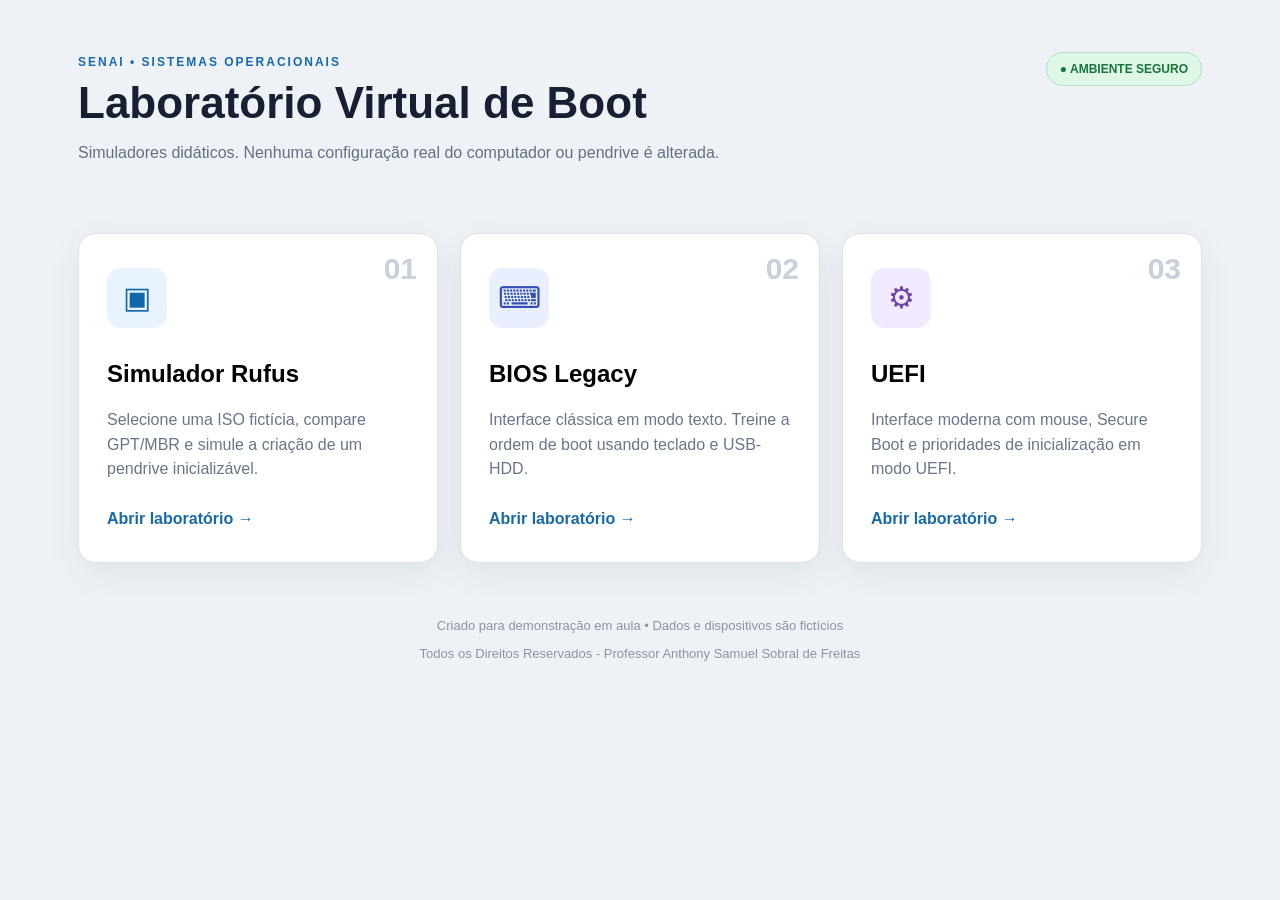
==== index.html @ 146d66c1 "Add files via upload" ====
<!DOCTYPE html>
<html lang="pt-BR">
<head>
<meta charset="UTF-8">
<meta name="viewport" content="width=device-width,initial-scale=1">
<title>Laboratório Virtual — Rufus, BIOS e UEFI</title>
<link rel="stylesheet" href="style.css">
</head>
<body>
<div id="home" class="home">
  <header>
    <div>
      <span class="eyebrow">SENAI • SISTEMAS OPERACIONAIS</span>
      <h1>Laboratório Virtual de Boot</h1>
      <p>Simuladores didáticos. Nenhuma configuração real do computador ou pendrive é alterada.</p>
    </div>
    <span class="safe">● AMBIENTE SEGURO</span>
  </header>

  <main class="cards">
    <button class="lab-card" onclick="openLab('rufus')">
      <span class="num">01</span><span class="icon">▣</span>
      <h2>Simulador Rufus</h2>
      <p>Selecione uma ISO fictícia, compare GPT/MBR e simule a criação de um pendrive inicializável.</p>
      <b>Abrir laboratório →</b>
    </button>
    <button class="lab-card blue" onclick="openLab('bios')">
      <span class="num">02</span><span class="icon">⌨</span>
      <h2>BIOS Legacy</h2>
      <p>Interface clássica em modo texto. Treine a ordem de boot usando teclado e USB-HDD.</p>
      <b>Abrir laboratório →</b>
    </button>
    <button class="lab-card purple" onclick="openLab('uefi')">
      <span class="num">03</span><span class="icon">⚙</span>
      <h2>UEFI</h2>
      <p>Interface moderna com mouse, Secure Boot e prioridades de inicialização em modo UEFI.</p>
      <b>Abrir laboratório →</b>
    </button>
  </main>
  <footer>
    <p>Criado para demonstração em aula • Dados e dispositivos são fictícios</p>
    <p>Todos os Direitos Reservados - Professor Anthony Samuel Sobral de Freitas</p>
  </footer>
</div>

<!-- RUFUS -->
<section id="rufus" class="lab hidden">
  <div class="labtop"><button onclick="goHome()">← Laboratórios</button><strong>Simulador didático do Rufus</strong><span>SIMULAÇÃO</span></div>
  <div class="rufus-window">
    <div class="titlebar"><b>Rufus 4.x — Simulador</b><div>—　□　×</div></div>
    <div class="rufus-body">
      <label>Dispositivo</label>
      <select><option>Kingston DataTraveler 3.0 (E:) [16 GB]</option><option>SanDisk Ultra USB (F:) [32 GB]</option></select>

      <label>Seleção de boot</label>
      <div class="row"><select id="bootSelection"><option>Disco ou imagem ISO (Selecione)</option><option>Não inicializável</option></select><button class="primary" onclick="chooseIso()">SELECIONAR</button></div>
      <div id="isoInfo" class="iso hidden">📀 linuxmint-22.2-cinnamon-64bit.iso <small>Arquivo fictício selecionado</small></div>

      <label>Opção de imagem</label>
      <select><option>Instalação padrão do Windows/Linux</option></select>

      <div class="two">
        <div><label>Esquema de partição</label><select id="partition" onchange="syncTarget()"><option>GPT</option><option>MBR</option></select></div>
        <div><label>Sistema de destino</label><select id="target"><option>UEFI (não CSM)</option><option>BIOS (ou UEFI-CSM)</option></select></div>
      </div>

      <div class="separator"><span>Opções de formatação</span></div>
      <label>Nome do volume</label><input id="volumeLabel" value="LINUX MINT">
      <div class="two">
        <div><label>Sistema de arquivos</label><select id="fs"><option>FAT32 (Padrão)</option><option>NTFS</option></select></div>
        <div><label>Tamanho do cluster</label><select><option>4096 bytes (Padrão)</option><option>8192 bytes</option></select></div>
      </div>

      <details><summary>Mostrar opções avançadas de formatação</summary>
        <label class="check"><input type="checkbox" checked> Formatação rápida</label>
        <label class="check"><input type="checkbox" checked> Criar arquivos estendidos de rótulo e ícone</label>
      </details>

      <div id="statusText" class="status">PRONTO</div>
      <div class="progress"><div id="bar"></div></div>
      <div class="actions"><button onclick="resetRufus()">FECHAR</button><button class="primary" onclick="startRufus()">INICIAR</button></div>
      <p class="disclaimer">⚠ Simulador: nenhum dispositivo real será formatado.</p>
    </div>
  </div>
  <aside class="teacher"><b>💡 Dica:</b><p id="rufusTip">Comece selecionando uma ISO. Depois compare <strong>GPT + UEFI</strong> com <strong>MBR + BIOS/Legacy</strong>.</p></aside>
</section>

<!-- BIOS -->
<section id="bios" class="lab hidden bios-bg" tabindex="0">
  <div class="labtop dark"><button onclick="goHome()">← Laboratórios</button><strong>BIOS Legacy — Simulador</strong><span>USE ↑ ↓ ENTER ESC F10</span></div>
  <div class="bios-screen">
    <div class="bios-title">CMOS SETUP UTILITY<br><small>AWARD SOFTWARE, INC. — SIMULADOR DIDÁTICO</small></div>

    <div id="biosMain" class="bios-grid">
      <div>
        <div class="bios-item selected" data-action="standard">► STANDARD CMOS FEATURES</div>
        <div class="bios-item" data-action="advanced">► ADVANCED BIOS FEATURES</div>
        <div class="bios-item" data-action="chipset">► ADVANCED CHIPSET FEATURES</div>
        <div class="bios-item" data-action="peripherals">► INTEGRATED PERIPHERALS</div>
        <div class="bios-item" data-action="power">► POWER MANAGEMENT SETUP</div>
        <div class="bios-item" data-action="pnp">► PNP/PCI CONFIGURATIONS</div>
      </div>
      <div>
        <div class="bios-item" data-action="health">► PC HEALTH STATUS</div>
        <div class="bios-item" data-action="failsafe">LOAD FAIL-SAFE DEFAULTS</div>
        <div class="bios-item" data-action="optimized">LOAD OPTIMIZED DEFAULTS</div>
        <div class="bios-item" data-action="save">SAVE & EXIT SETUP</div>
        <div class="bios-item" data-action="exit">EXIT WITHOUT SAVING</div>
      </div>
    </div>

    <div id="biosPanel" class="hidden bios-panel">
      <h3 id="biosPanelTitle"></h3>
      <div id="biosPanelRows"></div>
      <p id="biosPanelHelp" class="bios-help"></p>
    </div>

    <div class="bios-footer">↑↓ : Select Item　 Enter : Select/Change　 ESC : Previous Menu　 F10 : Save & Exit Setup</div>
  </div>
  <div id="biosToast" class="toast hidden"></div>
</section>

<!-- UEFI -->
<section id="uefi" class="lab hidden uefi-bg" tabindex="0">
 <div class="labtop uefi-top"><button onclick="goHome()">← Laboratórios</button><strong>UEFI Setup Utility — Simulador</strong><span>MOUSE + TECLADO</span></div>
 <div class="uefi-shell">
   <div class="uefi-brand"><div><b>UEFI</b> Setup Utility</div><small>Educational Firmware Interface</small></div>
   <nav id="uefiTabs">
     <button class="active" data-tab="main">Main</button>
     <button data-tab="advanced">Advanced</button>
     <button data-tab="boot">Boot</button>
     <button data-tab="security">Security</button>
     <button data-tab="exit">Save & Exit</button>
   </nav>
   <div class="uefi-content">
     <div id="uefiRows"></div>
     <div id="uefiHelp" class="hint"></div>
   </div>
   <div class="uefi-footer">↑↓ Select　 Enter Change/Open　 ←→ Tabs　 F9 Defaults　 F10 Save & Exit　 ESC Exit <span>Simulação — nada real é alterado</span></div>
 </div>
 <div id="uefiToast" class="toast hidden"></div>
</section>


<div id="isoPicker" class="modal hidden">
  <div class="dialog iso-dialog">
    <div class="fake-explorer-title"><b>Abrir imagem de disco</b><button onclick="closeIsoPicker()">×</button></div>
    <div class="explorer-toolbar">
      <button title="Voltar">←</button><button title="Avançar">→</button><button title="Subir">↑</button>
      <div class="fake-path">💻 Este Computador　›　📁 Downloads　›　📁 ISOs</div>
      <div class="fake-search">Pesquisar ISOs 🔍</div>
    </div>
    <div class="explorer-body">
      <aside class="explorer-side">
        <b>Acesso rápido</b><span>🖥 Área de Trabalho</span><span>📥 Downloads</span><span>📄 Documentos</span>
        <b>Este Computador</b><span>💽 Disco Local (C:)</span><span>▣ Kingston (E:)</span>
      </aside>
      <div class="explorer-files">
        <div class="file-head"><span>Nome</span><span>Data de modificação</span><span>Tipo</span><span>Tamanho</span></div>
        <div id="isoFileList" class="file-list"></div>
        <div class="file-status"><span id="isoCount">7 itens</span><span>Arquivos fictícios para simulação</span></div>
      </div>
    </div>
    <div class="fake-file-bottom">
      <label>Nome:</label><input id="fakeFilename" readonly placeholder="Selecione um arquivo">
      <select><option>Imagens ISO (*.iso)</option></select>
      <button onclick="closeIsoPicker()">Cancelar</button>
      <button class="primary" onclick="openSelectedIso()">Abrir</button>
    </div>
  </div>
</div>

<div id="modal" class="modal hidden"><div class="dialog"><h3>⚠ Atenção</h3><p>Todos os dados do dispositivo selecionado serão apagados.</p><p><b>Nesta atividade isso é apenas uma simulação.</b></p><div><button onclick="closeModal()">CANCELAR</button><button class="danger" onclick="confirmRufus()">OK</button></div></div></div>

<script src="app.js"></script>
</body></html>
---- style.css ----
*{box-sizing:border-box}body{margin:0;font-family:Segoe UI,Arial,sans-serif;background:#eef2f6;color:#172033}button,select,input{font:inherit}.hidden{display:none!important}
.home{min-height:100vh;max-width:1180px;margin:auto;padding:52px 28px}.home header{display:flex;justify-content:space-between;gap:30px;align-items:start}.eyebrow{font-size:12px;font-weight:800;letter-spacing:2px;color:#1769aa}.home h1{font-size:44px;margin:8px 0}.home header p{color:#637083;max-width:700px}.safe{background:#dff7e7;color:#18753a;border:1px solid #aee3bd;padding:9px 13px;border-radius:30px;font-size:12px;font-weight:800}.cards{display:grid;grid-template-columns:repeat(3,1fr);gap:22px;margin-top:55px}.lab-card{position:relative;text-align:left;background:white;border:1px solid #dbe2ea;border-radius:18px;padding:28px;min-height:330px;cursor:pointer;box-shadow:0 12px 35px #24354b12;transition:.2s}.lab-card:hover{transform:translateY(-5px);box-shadow:0 18px 40px #24354b25}.lab-card .num{position:absolute;right:20px;top:18px;color:#c7d0db;font-size:30px;font-weight:800}.icon{display:grid;place-items:center;width:60px;height:60px;background:#e8f3ff;color:#1267a9;border-radius:14px;font-size:30px}.blue .icon{background:#e9efff;color:#314eb6}.purple .icon{background:#f2eaff;color:#7044a8}.lab-card h2{margin-top:32px}.lab-card p{color:#68768a;line-height:1.55}.lab-card b{display:block;margin-top:28px;color:#1769aa}.home footer{text-align:center;color:#8994a3;margin-top:55px;font-size:13px}
.lab{min-height:100vh;padding-bottom:30px}.labtop{height:58px;background:#fff;border-bottom:1px solid #d9e0e8;display:flex;align-items:center;justify-content:space-between;padding:0 24px}.labtop button{border:0;background:transparent;cursor:pointer}.labtop span{font-size:11px;font-weight:800;letter-spacing:1px;color:#18753a}.rufus-window{width:620px;margin:35px auto 15px;background:#f4f4f4;border:1px solid #999;box-shadow:0 20px 60px #17203333}.titlebar{background:#fff;padding:10px 12px;display:flex;justify-content:space-between;border-bottom:1px solid #bbb}.rufus-body{padding:18px}.rufus-body label{font-size:13px;display:block;margin:11px 0 5px}.rufus-body select,.rufus-body input{width:100%;height:34px;border:1px solid #aaa;background:#fff;padding:4px 8px}.row{display:grid;grid-template-columns:1fr 125px;gap:8px}.primary{background:#0879c9!important;color:#fff!important;border:1px solid #0665a8!important}.two{display:grid;grid-template-columns:1fr 1fr;gap:15px}.separator{border-bottom:1px solid #bbb;margin:20px 0 8px;height:10px}.separator span{background:#f4f4f4;padding-right:8px;font-size:12px;color:#555}.check{display:flex!important;align-items:center;gap:7px}.check input{width:auto}.status{font-size:12px;margin-top:18px}.progress{height:18px;border:1px solid #aaa;background:white;margin:5px 0 14px}.progress div{height:100%;width:0;background:#28a745;transition:.35s}.actions{display:flex;justify-content:flex-end;gap:8px}.actions button,.dialog button{padding:7px 18px;background:#eee;border:1px solid #999}.disclaimer{font-size:11px;color:#777;text-align:center}.iso{background:#e6f3ff;border:1px solid #b4d8f4;padding:8px;margin:8px 0}.iso small{display:block;color:#587083}.teacher{width:620px;margin:15px auto;background:#fff8dc;border:1px solid #ead68a;padding:13px 16px;border-radius:8px;font-size:13px}
.modal{position:fixed;inset:0;background:#0008;display:grid;place-items:center;z-index:99}.dialog{width:390px;background:white;padding:22px;box-shadow:0 20px 80px #0006}.dialog>div{display:flex;justify-content:flex-end;gap:8px}.danger{background:#c9302c!important;color:white!important}
.dark{background:#111;color:#eee;border:0}.dark button{color:white}.bios-bg{background:#090b12}.bios-screen{font-family:"Courier New",monospace;color:#fff;background:#071d9c;width:min(980px,94vw);min-height:620px;margin:24px auto;border:6px double #d8d8d8;position:relative}.bios-title{text-align:center;background:#aaa;color:#071d9c;padding:8px;font-weight:bold}.bios-title small{font-size:12px}.bios-grid{display:grid;grid-template-columns:1fr 1fr;gap:30px;padding:55px 50px}.bios-item,.bios-line{padding:10px 8px}.bios-item.selected,.bios-line.selected{background:#d3d3d3;color:#071d9c}.bios-panel{padding:30px 45px}.bios-panel h3{text-align:center;border-bottom:1px solid #fff;padding-bottom:10px}.bios-help{color:#ffe95a;margin-top:60px}.bios-footer{position:absolute;bottom:0;left:0;right:0;border-top:1px solid white;padding:14px;text-align:center;color:#ffe95a}.toast{position:fixed;left:50%;top:50%;transform:translate(-50%,-50%);background:#111;color:white;border:1px solid #777;padding:22px 30px;z-index:50;box-shadow:0 10px 60px #0008}
.uefi-bg{background:radial-gradient(circle at top,#1b3d6d,#07101e 70%);color:#eaf5ff}.uefi-top{background:#07101e;color:white;border-color:#234}.uefi-top button{color:white}.uefi-shell{width:min(1100px,95vw);min-height:650px;margin:25px auto;background:#0c1c2dcc;border:1px solid #4e83ad;box-shadow:0 0 35px #0bf2 inset,0 20px 80px #0008}.uefi-brand{padding:20px 25px;display:flex;justify-content:space-between;align-items:end;background:linear-gradient(90deg,#163e67,#0c1c2d)}.uefi-brand b{font-size:35px;color:#55c6ff}.uefi-brand small{color:#8fb5cf}#uefiTabs{display:flex;background:#102b46;border-block:1px solid #4a789b}#uefiTabs button{flex:1;padding:13px;background:transparent;border:0;color:#c7deef;cursor:pointer}#uefiTabs button.active{background:#2c6c9b;color:white;box-shadow:inset 0 -3px #6ee5ff}.uefi-content{padding:28px 38px;min-height:470px}.tab h2{font-weight:400;color:#6edfff;border-bottom:1px solid #31536e;padding-bottom:10px}.setting,.boot-option,.info-grid{background:#10283e;border:1px solid #294d69;padding:14px 16px;margin:10px 0}.setting,.boot-option{display:flex;justify-content:space-between;align-items:center}.uefi-content select{background:#173c59;color:white;border:1px solid #4b88ad;padding:7px;min-width:270px}.info-grid{display:grid;grid-template-columns:220px 1fr;gap:15px}.hint{margin-top:25px;background:#17344c;border-left:4px solid #4fd4ff;padding:14px;color:#cce7f7}.uefi-action{display:block;width:100%;text-align:left;padding:16px;margin:12px 0;background:#17679c;color:white;border:1px solid #65bfe9}.uefi-action.secondary{background:#263747}.uefi-footer{padding:12px 20px;border-top:1px solid #31536e;color:#8cb2cc;font-size:12px}.uefi-footer span{float:right}
@media(max-width:800px){.cards{grid-template-columns:1fr}.home h1{font-size:34px}.home header{display:block}.safe{display:inline-block}.rufus-window,.teacher{width:94vw}.bios-grid{grid-template-columns:1fr;padding:25px}.uefi-content{padding:18px}.setting,.boot-option{align-items:start;gap:10px;flex-direction:column}.uefi-content select{min-width:100%}}
.bios-line{display:flex;justify-content:space-between;gap:20px;cursor:default}
.bios-line b{font-weight:normal;color:#ffe95a}
.bios-line.selected b{color:#071d9c}
.bios-panel{min-height:490px}

.uefi-row{display:grid;grid-template-columns:1fr minmax(230px,auto) 45px;align-items:center;gap:15px;background:#10283e;border:1px solid #294d69;padding:13px 16px;margin:7px 0;cursor:pointer}
.uefi-row:hover,.uefi-row.selected{background:#1d5277;border-color:#65c9f0}
.uefi-row b{background:#173c59;border:1px solid #4b88ad;padding:7px 10px;font-weight:500;color:#fff}
.uefi-row em{font-size:10px;color:#73dfff;font-style:normal;text-align:right}
.uefi-row.selected b{border-color:#80e5ff}
@media(max-width:700px){.uefi-row{grid-template-columns:1fr}.uefi-row em{display:none}}

.iso-dialog{width:min(820px,94vw);padding:0;overflow:hidden}
.fake-explorer-title{display:flex;justify-content:space-between;align-items:center;padding:11px 14px;background:#f5f5f5;border-bottom:1px solid #ccc}
.fake-explorer-title button{border:0;background:transparent;font-size:20px}
.fake-path{margin:12px;border:1px solid #bbb;background:white;padding:8px;color:#555}
.file-head,.fake-file{display:grid;grid-template-columns:1fr 130px 90px;gap:10px;align-items:center}
.file-head{margin:0 12px;padding:7px 10px;border-bottom:1px solid #bbb;color:#555;font-size:12px}
.file-list{margin:0 12px;height:310px;overflow:auto;background:white;border:1px solid #bbb;border-top:0}
.fake-file{width:100%;border:0;background:white;text-align:left;padding:9px 10px;cursor:pointer}
.fake-file:hover{background:#eaf4ff}.fake-file.selected{background:#cfe8ff;outline:1px solid #75b8e8}
.fake-file span:first-child{min-width:0}.fake-file b{display:block;white-space:nowrap;overflow:hidden;text-overflow:ellipsis;font-weight:500}.fake-file small{display:block;color:#777;margin:3px 0 0 24px}
.fake-file-bottom{display:grid;grid-template-columns:auto 1fr 170px auto auto;gap:8px;align-items:center;padding:12px;background:#f4f4f4;border-top:1px solid #ccc}
.fake-file-bottom input,.fake-file-bottom select{height:32px;border:1px solid #aaa;padding:4px 7px}.fake-file-bottom button{height:32px;border:1px solid #999;padding:0 14px}
@media(max-width:650px){.file-head,.fake-file{grid-template-columns:1fr 75px}.file-head span:nth-child(2),.fake-file span:nth-child(2){display:none}.fake-file-bottom{grid-template-columns:1fr 1fr}.fake-file-bottom label{display:none}.fake-file-bottom input,.fake-file-bottom select{grid-column:1/-1}}

/* Explorador fictício do Windows — visualização Detalhes */
.iso-dialog{width:min(1040px,96vw);height:min(650px,90vh);display:flex;flex-direction:column;background:#f8f8f8}
.explorer-toolbar{display:grid;grid-template-columns:34px 34px 34px 1fr 190px;gap:5px;align-items:center;padding:8px 10px;border-bottom:1px solid #d0d0d0;background:#fafafa}
.explorer-toolbar>button{height:32px;border:0;background:transparent;font-size:18px;color:#444}
.explorer-toolbar>button:hover{background:#e5e5e5}
.fake-path,.fake-search{margin:0;height:32px;display:flex;align-items:center;border:1px solid #c9c9c9;background:white;padding:0 9px;font-size:12px;color:#333}
.fake-search{color:#777}
.explorer-body{display:grid;grid-template-columns:190px 1fr;min-height:0;flex:1}
.explorer-side{border-right:1px solid #ddd;background:#f7f7f7;padding:12px 8px;display:flex;flex-direction:column;gap:2px;font-size:12px}
.explorer-side b{padding:10px 8px 4px}.explorer-side span{padding:7px 9px;border-radius:3px}.explorer-side span:nth-of-type(2){background:#e6e6e6}
.explorer-files{display:flex;flex-direction:column;min-width:0;background:white}
.file-head,.fake-file{display:grid!important;grid-template-columns:minmax(310px,1fr) 155px 175px 85px!important;gap:0!important;align-items:center}
.file-head{margin:0!important;padding:0!important;height:30px;border-bottom:1px solid #ddd;background:#fff;color:#444;font-size:11px}
.file-head span{height:100%;display:flex;align-items:center;padding:0 9px;border-right:1px solid #e4e4e4}
.file-list{margin:0!important;border:0!important;height:auto!important;flex:1;overflow:auto;background:white}
.fake-file{min-height:53px;padding:0!important;border:0!important;border-bottom:1px solid #f3f3f3!important;font-size:11px;color:#222}
.fake-file>span{padding:7px 9px;overflow:hidden;text-overflow:ellipsis;white-space:nowrap}
.fake-file:hover{background:#eaf4fc!important}.fake-file.selected{background:#cce8ff!important;outline:1px solid #99d1ff!important;outline-offset:-1px}
.filename-cell{display:flex!important;align-items:center;gap:10px;min-width:0}
.filename-cell>span:last-child{min-width:0;overflow:hidden}
.filename-cell b{font-size:12px;font-weight:400;display:block;overflow:hidden;text-overflow:ellipsis;white-space:nowrap}
.filename-cell small{font-size:10px;color:#777;display:block!important;margin:2px 0 0!important;overflow:hidden;text-overflow:ellipsis}
.disc-icon{position:relative;display:inline-block;flex:0 0 32px;width:32px;height:32px;border-radius:50%;background:conic-gradient(#d9e7f3,#f8fbfd,#b8d0e2,#eef7fc,#b9cddd,#f9fbfd,#d9e7f3);border:1px solid #9aaab6;box-shadow:inset 0 0 0 3px #edf4f8}
.disc-icon:before{content:"";position:absolute;inset:10px;border-radius:50%;background:#d9e4eb;border:1px solid #8fa0aa}
.disc-icon:after{content:"";position:absolute;width:5px;height:5px;left:13px;top:13px;border-radius:50%;background:white;border:1px solid #9aa}
.disc-icon i{position:absolute;width:9px;height:4px;right:-2px;bottom:2px;background:#2582c4;border-radius:1px;transform:rotate(-18deg)}
.file-status{height:28px;border-top:1px solid #ddd;background:#fafafa;display:flex;justify-content:space-between;align-items:center;padding:0 10px;color:#666;font-size:10px}
.fake-file-bottom{grid-template-columns:auto minmax(180px,1fr) 190px auto auto!important}
@media(max-width:800px){
 .iso-dialog{width:98vw}
 .explorer-body{grid-template-columns:1fr}.explorer-side{display:none}
 .explorer-toolbar{grid-template-columns:32px 32px 32px 1fr}.fake-search{display:none}
 .file-head,.fake-file{grid-template-columns:minmax(260px,1fr) 90px!important}
 .file-head span:nth-child(2),.file-head span:nth-child(3),.fake-file>span:nth-child(2),.fake-file>span:nth-child(3){display:none}
}
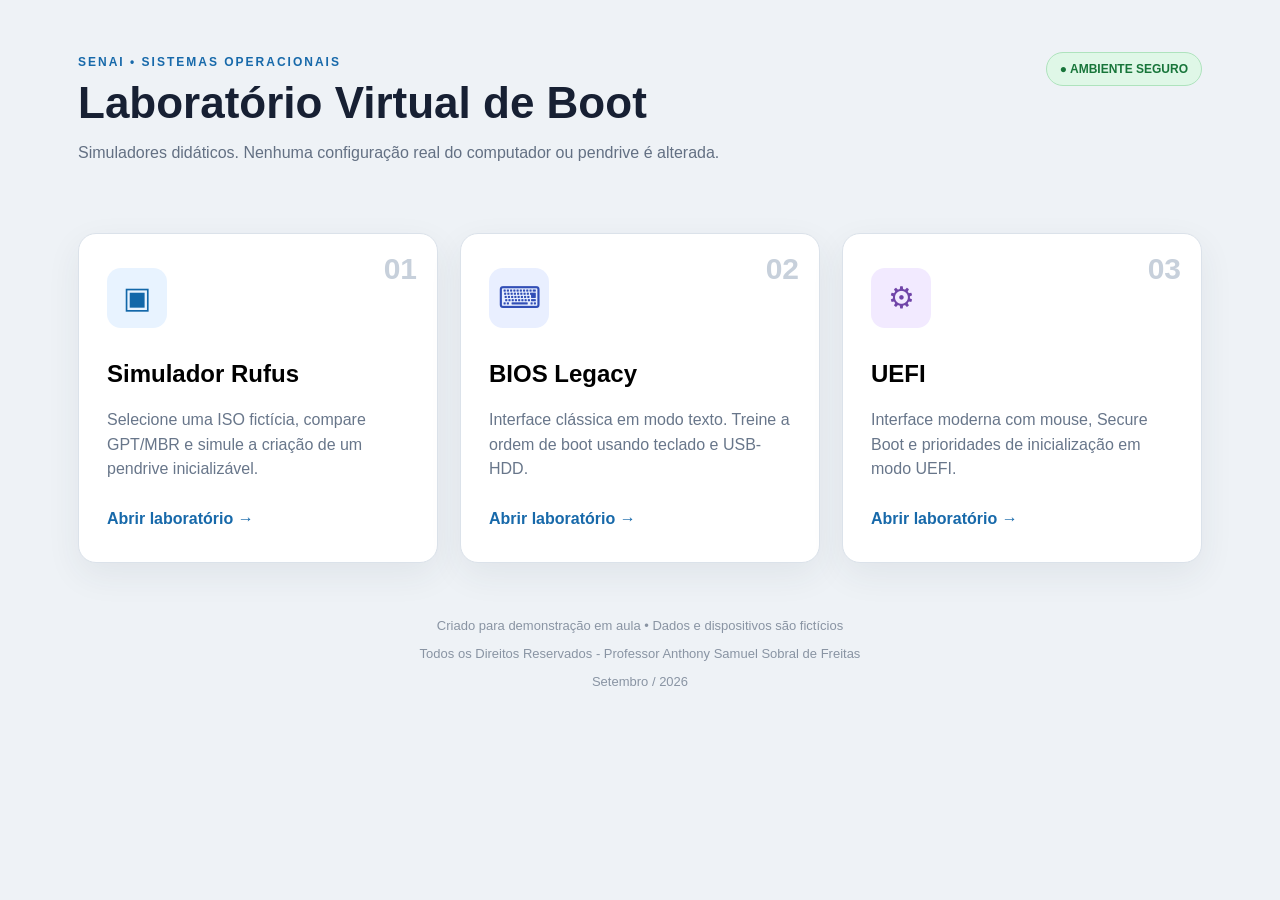
==== commit aae0b3a5: "Update index.html" ====
--- a/index.html
+++ b/index.html
@@ -40,6 +40,7 @@
   <footer>
     <p>Criado para demonstração em aula • Dados e dispositivos são fictícios</p>
     <p>Todos os Direitos Reservados - Professor Anthony Samuel Sobral de Freitas</p>
+    <p>Setembro / 2026</p>
   </footer>
 </div>
 
@@ -173,4 +174,4 @@
 <div id="modal" class="modal hidden"><div class="dialog"><h3>⚠ Atenção</h3><p>Todos os dados do dispositivo selecionado serão apagados.</p><p><b>Nesta atividade isso é apenas uma simulação.</b></p><div><button onclick="closeModal()">CANCELAR</button><button class="danger" onclick="confirmRufus()">OK</button></div></div></div>
 
 <script src="app.js"></script>
-</body></html>+</body></html>
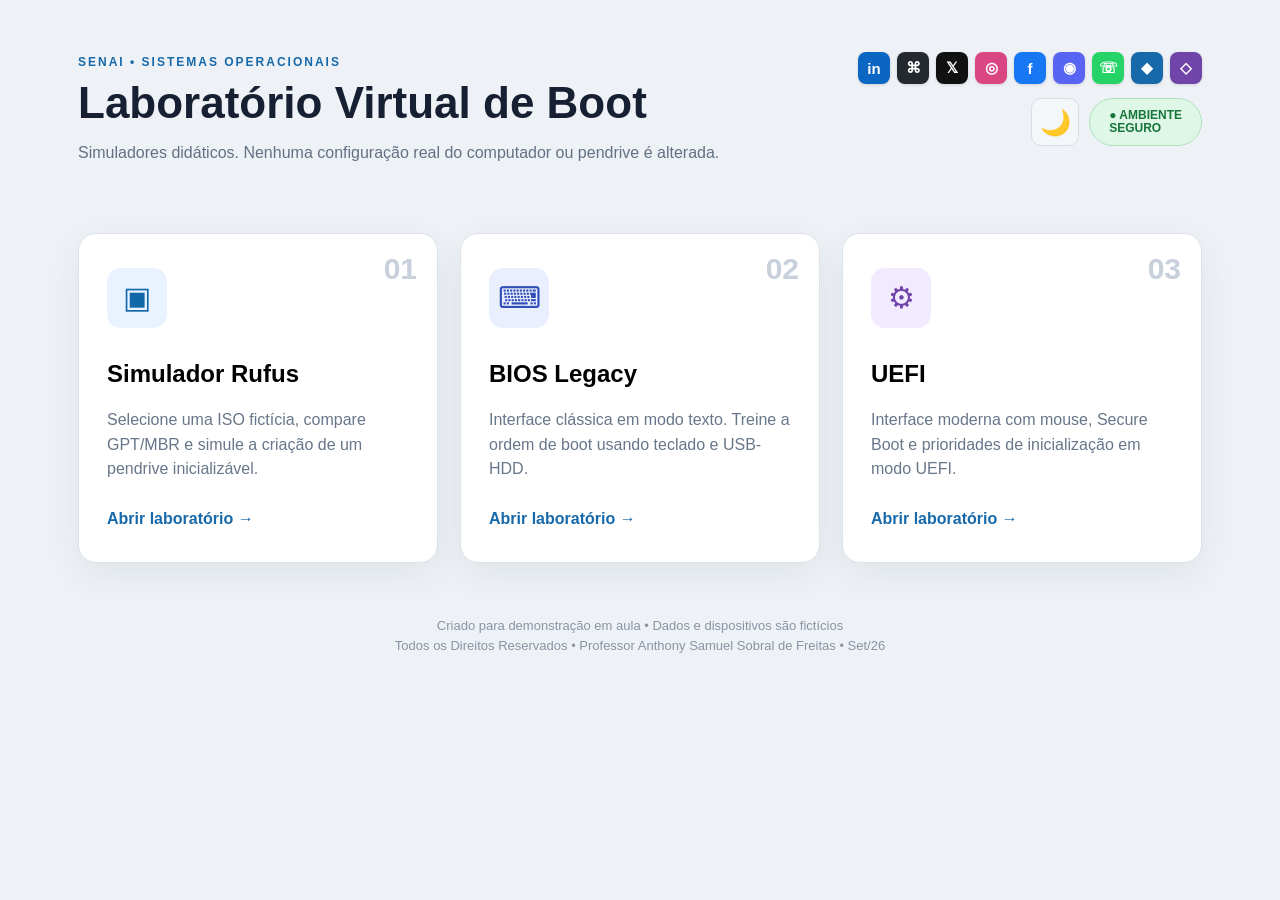
==== commit 6350a56b: "Add files via upload Tema Claro/Escuro Melhorias gerais de UI/UX" ====
--- a/index.html
+++ b/index.html
@@ -14,8 +14,24 @@
       <h1>Laboratório Virtual de Boot</h1>
       <p>Simuladores didáticos. Nenhuma configuração real do computador ou pendrive é alterada.</p>
     </div>
-    <span class="safe">● AMBIENTE SEGURO</span>
-  </header>
+    <div class="header-right">
+  <div class="social-icons" aria-label="Redes sociais e portfólios">
+    <a href="https://www.linkedin.com/in/tony-s-freitas/" target="_blank" rel="noopener" title="LinkedIn" class="social-icon linkedin">in</a>
+    <a href="https://github.com/sammyfreitas/" target="_blank" rel="noopener" title="GitHub" class="social-icon github">⌘</a>
+    <a href="https://twitter.com/TonySdeFreitas" target="_blank" rel="noopener" title="X / Twitter" class="social-icon x">𝕏</a>
+    <a href="https://www.instagram.com/anthony_tijuduke/" target="_blank" rel="noopener" title="Instagram" class="social-icon instagram">◎</a>
+    <a href="https://www.facebook.com/anthonyfreitas78" target="_blank" rel="noopener" title="Facebook" class="social-icon facebook">f</a>
+    <a href="https://discord.com/channels/999307907160088607/999307907160088609" target="_blank" rel="noopener" title="Discord" class="social-icon discord">◉</a>
+    <a href="https://wa.me/5521986140005" target="_blank" rel="noopener" title="WhatsApp" class="social-icon whatsapp">☏</a>
+    <a href="https://sammyfreitas.github.io/portfolioSite/" target="_blank" rel="noopener" title="Portfólio" class="social-icon portfolio">◆</a>
+    <a href="https://sammyfreitas.github.io/portfolio-v2/" target="_blank" rel="noopener" title="Novo Portfólio (em criação)" class="social-icon portfolio-new">◇</a>
+  </div>
+  <div class="header-status-row">
+    <button id="themeToggle" class="theme-toggle icon-only" onclick="toggleTheme()" title="Alternar tema" aria-label="Alternar tema">☀️</button>
+    <span class="safe">● AMBIENTE<br>SEGURO</span>
+  </div>
+</div>
+</header>
 
   <main class="cards">
     <button class="lab-card" onclick="openLab('rufus')">
@@ -38,10 +54,9 @@
     </button>
   </main>
   <footer>
-    <p>Criado para demonstração em aula • Dados e dispositivos são fictícios</p>
-    <p>Todos os Direitos Reservados - Professor Anthony Samuel Sobral de Freitas</p>
-    <p>Setembro / 2026</p>
-  </footer>
+<p>Criado para demonstração em aula • Dados e dispositivos são fictícios</p>
+<p>Todos os Direitos Reservados • Professor Anthony Samuel Sobral de Freitas • Set/26</p>
+</footer>
 </div>
 
 <!-- RUFUS -->
@@ -174,4 +189,4 @@
 <div id="modal" class="modal hidden"><div class="dialog"><h3>⚠ Atenção</h3><p>Todos os dados do dispositivo selecionado serão apagados.</p><p><b>Nesta atividade isso é apenas uma simulação.</b></p><div><button onclick="closeModal()">CANCELAR</button><button class="danger" onclick="confirmRufus()">OK</button></div></div></div>
 
 <script src="app.js"></script>
-</body></html>
+</body></html>
--- a/style.css
+++ b/style.css
@@ -66,3 +66,35 @@
  .file-head,.fake-file{grid-template-columns:minmax(260px,1fr) 90px!important}
  .file-head span:nth-child(2),.file-head span:nth-child(3),.fake-file>span:nth-child(2),.fake-file>span:nth-child(3){display:none}
 }
+
+.top-actions{display:flex;gap:8px;margin-left:auto}.theme-toggle,.social-trigger{padding:9px 12px;border:1px solid #ccd6e0;border-radius:9px;background:#fff;cursor:pointer}.social-wrap{position:relative}.social-menu{position:absolute;right:0;top:44px;width:255px;padding:8px;background:#fff;border:1px solid #d7dee6;border-radius:12px;box-shadow:0 18px 55px #17203333;z-index:200}.social-menu a{display:flex;gap:10px;align-items:center;padding:9px;border-radius:7px;color:#24354b;text-decoration:none}.social-menu a:hover{background:#eef4f9}.social-menu i{width:25px;height:25px;display:grid;place-items:center;background:#1769aa;color:#fff;border-radius:6px;font-style:normal;font-weight:bold}.social-menu small{color:#7b8793}.home footer p{margin:5px}
+:root[data-theme="dark"] body,:root[data-theme="dark"] .home{background:#10151d;color:#e7edf4}:root[data-theme="dark"] .lab-card{background:#18212c;border-color:#344353}:root[data-theme="dark"] .lab-card p,:root[data-theme="dark"] .home header p,:root[data-theme="dark"] .home footer{color:#9eacbb}:root[data-theme="dark"] .theme-toggle,:root[data-theme="dark"] .social-trigger,:root[data-theme="dark"] .social-menu{background:#18212c;color:#e7edf4;border-color:#344353}:root[data-theme="dark"] .social-menu a{color:#e7edf4}:root[data-theme="dark"] .social-menu a:hover{background:#243241}:root[data-theme="dark"] .labtop{background:#151d27;color:#e7edf4}:root[data-theme="dark"] .teacher{background:#2a281b;color:#f0e5b5}
+@media(max-width:850px){.top-actions{width:100%;margin-left:0}.social-menu{left:0;right:auto}}
+
+/* v7: redes visíveis no topo e contraste do tema escuro */
+.social-icons{display:flex;align-items:center;gap:6px;flex-wrap:wrap}
+.social-icon{width:32px;height:32px;display:grid;place-items:center;border-radius:8px;text-decoration:none!important;font-family:Arial,sans-serif;font-weight:800;font-size:15px;transition:transform .15s,box-shadow .15s;box-shadow:0 1px 3px #0002}
+.social-icon:hover{transform:translateY(-2px);box-shadow:0 4px 10px #0003}
+.social-icon.linkedin{background:#0a66c2;color:white}.social-icon.github{background:#24292f;color:white}.social-icon.x{background:#111;color:white}.social-icon.instagram{background:#d94682;color:white}.social-icon.facebook{background:#1877f2;color:white}.social-icon.discord{background:#5865f2;color:white}.social-icon.whatsapp{background:#25d366;color:white}.social-icon.portfolio{background:#1769aa;color:white}.social-icon.portfolio-new{background:#7044a8;color:white}
+:root[data-theme="dark"] .lab-card h2,:root[data-theme="dark"] .lab-card h2 *{color:#fff!important}
+:root[data-theme="dark"] .lab-card b{color:#73c7ff}
+:root[data-theme="dark"] .lab-card .num{color:#607080}
+:root[data-theme="dark"] .home h1{color:#fff}
+:root[data-theme="dark"] .social-icon{outline:1px solid #ffffff18}
+@media(max-width:850px){.top-actions{align-items:flex-start;flex-direction:column}.social-icons{max-width:100%}}
+
+/* v8 — cabeçalho conforme referência: redes em linha; tema e ambiente seguro abaixo */
+.home header{display:grid!important;grid-template-columns:minmax(0,1fr) auto;align-items:start;gap:28px}
+.header-right{display:flex;flex-direction:column;align-items:flex-end;gap:14px}
+.header-right .social-icons{display:flex;flex-wrap:nowrap;gap:7px;justify-content:flex-end}
+.header-status-row{display:flex;align-items:center;justify-content:flex-end;gap:10px;width:100%}
+.theme-toggle.icon-only{width:48px;height:48px;padding:0!important;display:grid;place-items:center;font-size:25px;line-height:1;border-radius:10px;background:#17212d;border:1px solid #273547;box-shadow:none}
+.safe{display:flex!important;align-items:center;justify-content:center;min-height:48px;padding:0 19px!important;border-radius:28px!important;line-height:1.12;text-align:left;white-space:normal!important}
+:root[data-theme="light"] .theme-toggle.icon-only{background:#f4f7fa;border-color:#d6dee7}
+:root[data-theme="dark"] .theme-toggle.icon-only{background:#17212d;border-color:#273547}
+@media(max-width:900px){
+ .home header{grid-template-columns:1fr}
+ .header-right{align-items:flex-start}
+ .header-right .social-icons{flex-wrap:wrap;justify-content:flex-start}
+ .header-status-row{justify-content:flex-start}
+}
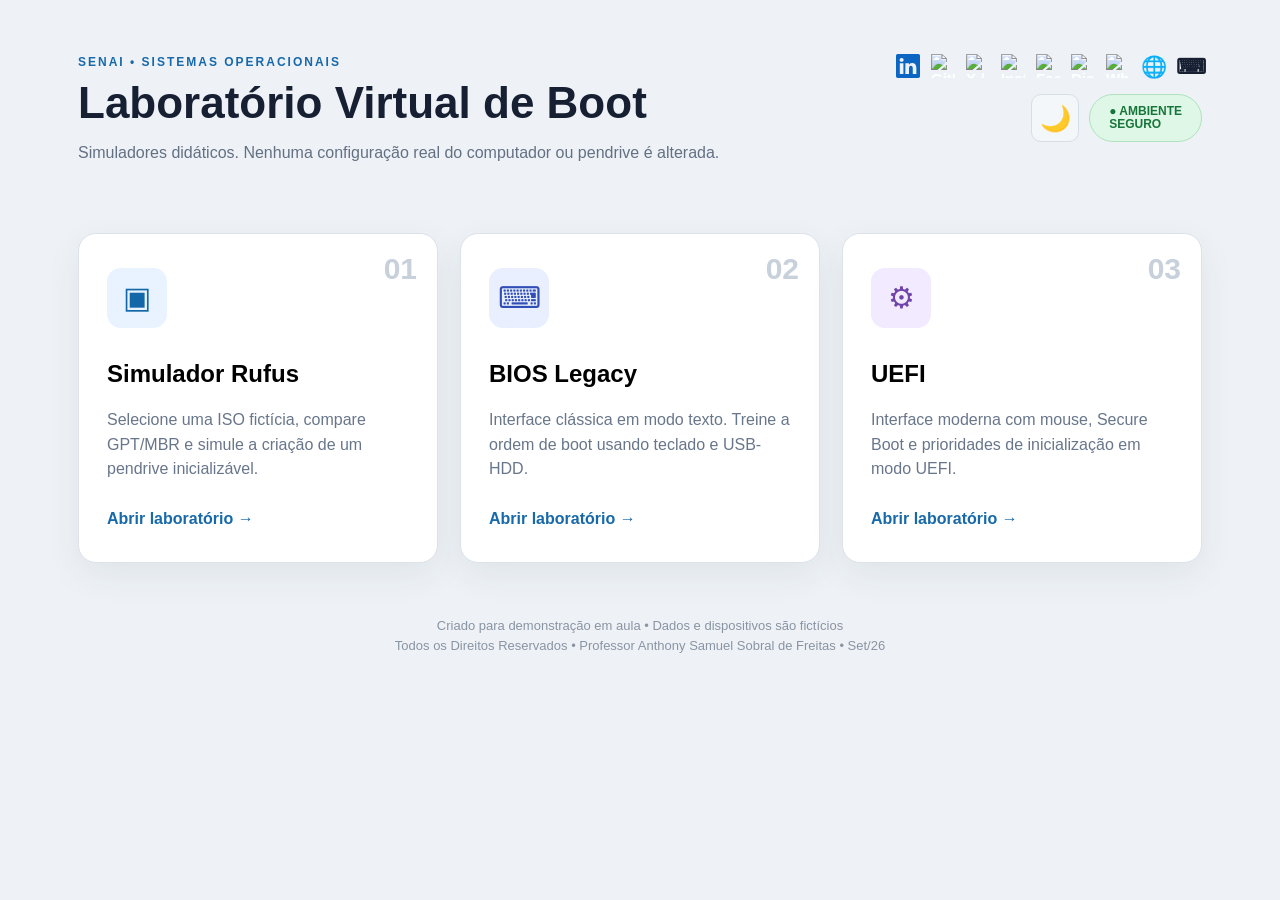
==== commit 3342993a: "Add files via upload" ====
--- a/index.html
+++ b/index.html
@@ -16,15 +16,23 @@
     </div>
     <div class="header-right">
   <div class="social-icons" aria-label="Redes sociais e portfólios">
-    <a href="https://www.linkedin.com/in/tony-s-freitas/" target="_blank" rel="noopener" title="LinkedIn" class="social-icon linkedin">in</a>
-    <a href="https://github.com/sammyfreitas/" target="_blank" rel="noopener" title="GitHub" class="social-icon github">⌘</a>
-    <a href="https://twitter.com/TonySdeFreitas" target="_blank" rel="noopener" title="X / Twitter" class="social-icon x">𝕏</a>
-    <a href="https://www.instagram.com/anthony_tijuduke/" target="_blank" rel="noopener" title="Instagram" class="social-icon instagram">◎</a>
-    <a href="https://www.facebook.com/anthonyfreitas78" target="_blank" rel="noopener" title="Facebook" class="social-icon facebook">f</a>
-    <a href="https://discord.com/channels/999307907160088607/999307907160088609" target="_blank" rel="noopener" title="Discord" class="social-icon discord">◉</a>
-    <a href="https://wa.me/5521986140005" target="_blank" rel="noopener" title="WhatsApp" class="social-icon whatsapp">☏</a>
-    <a href="https://sammyfreitas.github.io/portfolioSite/" target="_blank" rel="noopener" title="Portfólio" class="social-icon portfolio">◆</a>
-    <a href="https://sammyfreitas.github.io/portfolio-v2/" target="_blank" rel="noopener" title="Novo Portfólio (em criação)" class="social-icon portfolio-new">◇</a>
+    <a href="https://www.linkedin.com/in/tony-s-freitas/" target="_blank" rel="noopener" title="LinkedIn" class="social-icon linkedin">
+      <svg xmlns="http://www.w3.org/2000/svg"
+          width="24"
+          height="24"
+          fill="#0A66C2"
+          viewBox="0 0 16 16"
+          aria-label="LinkedIn">
+          <path d="M0 1.146C0 .513.526 0 1.175 0h13.65C15.474 0 16 .513 16 1.146v13.708c0 .633-.526 1.146-1.175 1.146H1.175C.526 16 0 15.487 0 14.854zm4.943 12.248V6.169H2.542v7.225zM3.743 5.182c.837 0 1.358-.554 1.358-1.248-.015-.709-.52-1.248-1.342-1.248S2.4 3.226 2.4 3.934c0 .694.521 1.248 1.327 1.248zm4.908 8.212V9.359c0-.216.016-.432.08-.586.173-.431.568-.878 1.232-.878.869 0 1.216.662 1.216 1.634v3.865h2.401V9.25c0-2.22-1.184-3.252-2.764-3.252-1.274 0-1.845.7-2.165 1.193v.025h-.016a5 5 0 0 1 .016-.025V6.169h-2.4c.03.678 0 7.225 0 7.225z"/>
+      </svg></a>
+    <a href="https://github.com/sammyfreitas/" target="_blank" rel="noopener" title="GitHub" class="social-icon github"><img src="https://cdn.simpleicons.org/github" alt="GitHub"></a>
+    <a href="https://twitter.com/TonySdeFreitas" target="_blank" rel="noopener" title="X / Twitter" class="social-icon x"><img src="https://cdn.simpleicons.org/x" alt="X / Twitter"></a>
+    <a href="https://www.instagram.com/anthony_tijuduke/" target="_blank" rel="noopener" title="Instagram" class="social-icon instagram"><img src="https://cdn.simpleicons.org/instagram" alt="Instagram"></a>
+    <a href="https://www.facebook.com/anthonyfreitas78" target="_blank" rel="noopener" title="Facebook" class="social-icon facebook"><img src="https://cdn.simpleicons.org/facebook" alt="Facebook"></a>
+    <a href="https://discord.com/channels/999307907160088607/999307907160088609" target="_blank" rel="noopener" title="Discord" class="social-icon discord"><img src="https://cdn.simpleicons.org/discord" alt="Discord"></a>
+    <a href="https://wa.me/5521986140005" target="_blank" rel="noopener" title="WhatsApp" class="social-icon whatsapp"><img src="https://cdn.simpleicons.org/whatsapp" alt="WhatsApp"></a>
+    <a href="https://sammyfreitas.github.io/portfolioSite/" target="_blank" rel="noopener" title="Portfólio" class="social-icon portfolio"><span class="portfolio-mark" aria-hidden="true">🌐</span></a>
+    <a href="https://sammyfreitas.github.io/portfolio-v2/" target="_blank" rel="noopener" title="Novo Portfólio (em criação)" class="social-icon portfolio-new"><span class="portfolio-mark" aria-hidden="true">⌨</span></a>
   </div>
   <div class="header-status-row">
     <button id="themeToggle" class="theme-toggle icon-only" onclick="toggleTheme()" title="Alternar tema" aria-label="Alternar tema">☀️</button>
--- a/style.css
+++ b/style.css
@@ -98,3 +98,12 @@
  .header-right .social-icons{flex-wrap:wrap;justify-content:flex-start}
  .header-status-row{justify-content:flex-start}
 }
+
+/* v9 — marcas sem caixas coloridas */
+.social-icon{background:transparent!important;box-shadow:none!important;border-radius:0!important;width:28px!important;height:28px!important;padding:2px!important;outline:none!important}
+.social-icon img{display:block;width:24px;height:24px;object-fit:contain}
+.social-icon:hover{transform:translateY(-2px) scale(1.08);box-shadow:none!important;opacity:.82}
+.social-icon.portfolio,.social-icon.portfolio-new{background:transparent!important;color:inherit!important}
+.portfolio-mark{display:grid;place-items:center;width:25px;height:25px;font-size:21px;line-height:1}
+:root[data-theme="dark"] .social-icon.github img,
+:root[data-theme="dark"] .social-icon.x img{filter:invert(1)}
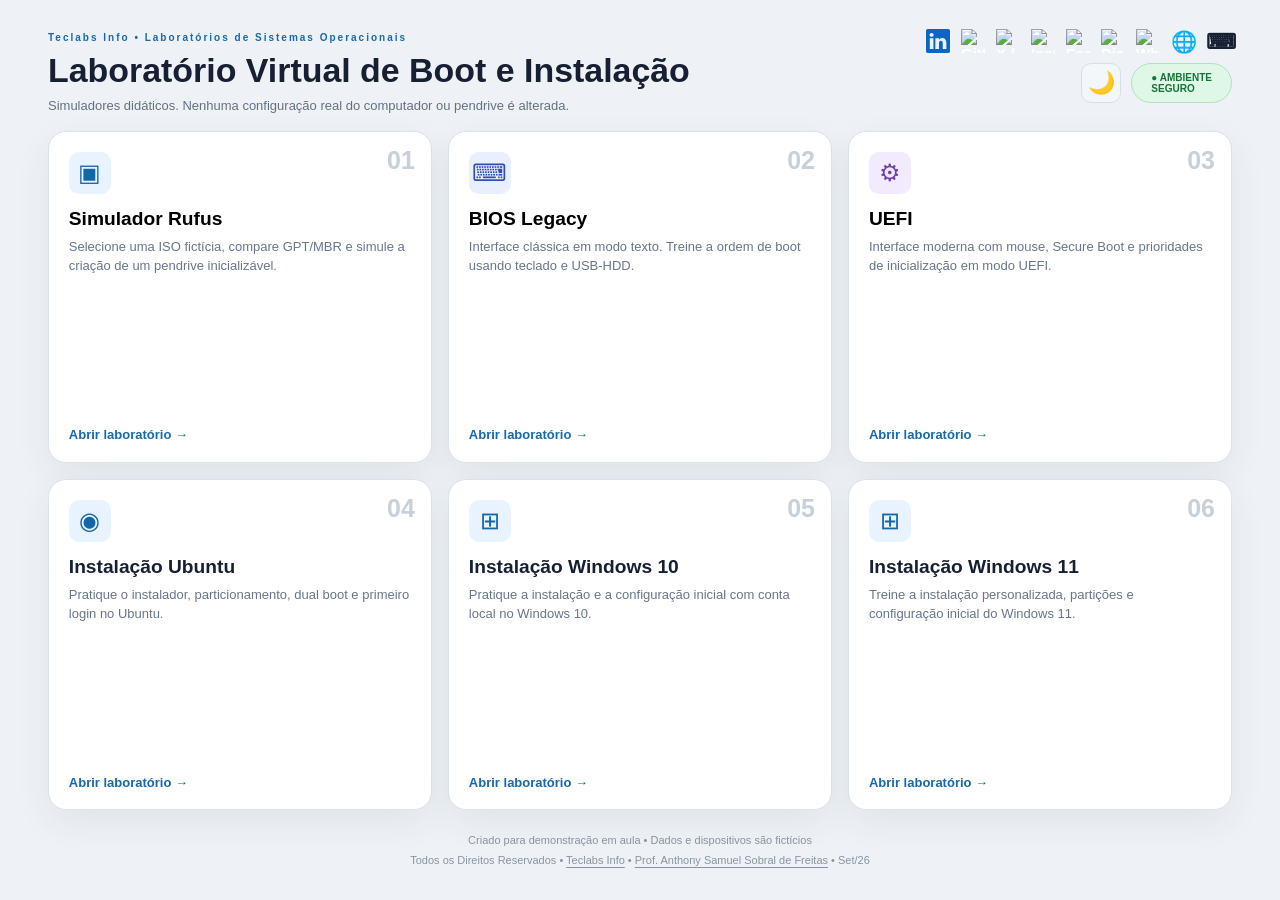
==== commit ed7a929c: "Adiciona instaladores Ubuntu, Windows 10 e 11 e identidade Teclabs Info" ====
--- a/index.html
+++ b/index.html
@@ -3,15 +3,15 @@
 <head>
 <meta charset="UTF-8">
 <meta name="viewport" content="width=device-width,initial-scale=1">
-<title>Laboratório Virtual — Rufus, BIOS e UEFI</title>
+<title>Laboratórios de Sistemas Operacionais</title>
 <link rel="stylesheet" href="style.css">
-</head>
+<link rel="icon" type="image/svg+xml" href="data:image/svg+xml,%3Csvg%20xmlns%3D%22http%3A%2F%2Fwww.w3.org%2F2000%2Fsvg%22%20viewBox%3D%220%200%2064%2064%22%3E%3Crect%20width%3D%2264%22%20height%3D%2264%22%20rx%3D%2214%22%20fill%3D%22%23102338%22%2F%3E%3Cpath%20d%3D%22M18%2013h28M18%2051h28M22%2014c0%2012%2020%2024%2020%2036M42%2014c0%2012-20%2024-20%2036%22%20fill%3D%22none%22%20stroke%3D%22%2338bdf8%22%20stroke-width%3D%224%22%20stroke-linecap%3D%22round%22%2F%3E%3Ccircle%20cx%3D%2232%22%20cy%3D%2232%22%20r%3D%224%22%20fill%3D%22%23f6b73c%22%2F%3E%3C%2Fsvg%3E"><style>footer a{color:inherit;text-decoration:underline;text-underline-offset:3px}footer a:hover{color:#168bd2}.eyebrow{text-transform:none}</style></head>
 <body>
 <div id="home" class="home">
   <header>
     <div>
-      <span class="eyebrow">SENAI • SISTEMAS OPERACIONAIS</span>
-      <h1>Laboratório Virtual de Boot</h1>
+      <span class="eyebrow">Teclabs Info • Laboratórios de Sistemas Operacionais</span>
+      <h1>Laboratório Virtual de Boot e Instalação</h1>
       <p>Simuladores didáticos. Nenhuma configuração real do computador ou pendrive é alterada.</p>
     </div>
     <div class="header-right">
@@ -60,10 +60,14 @@
       <p>Interface moderna com mouse, Secure Boot e prioridades de inicialização em modo UEFI.</p>
       <b>Abrir laboratório →</b>
     </button>
+
+    <a class="lab-card" href="instalacao-ubuntu.html" style="text-decoration:none;color:inherit;display:block"><span class="num">04</span><span class="icon" aria-hidden="true">◉</span><h2>Instalação Ubuntu</h2><p>Pratique o instalador, particionamento, dual boot e primeiro login no Ubuntu.</p><b>Abrir laboratório →</b></a>
+    <a class="lab-card" href="instalacao-windows10.html" style="text-decoration:none;color:inherit;display:block"><span class="num">05</span><span class="icon" aria-hidden="true">⊞</span><h2>Instalação Windows 10</h2><p>Pratique a instalação e a configuração inicial com conta local no Windows 10.</p><b>Abrir laboratório →</b></a>
+    <a class="lab-card" href="instalacao-windows11.html" style="text-decoration:none;color:inherit;display:block"><span class="num">06</span><span class="icon" aria-hidden="true">⊞</span><h2>Instalação Windows 11</h2><p>Treine a instalação personalizada, partições e configuração inicial do Windows 11.</p><b>Abrir laboratório →</b></a>
   </main>
   <footer>
 <p>Criado para demonstração em aula • Dados e dispositivos são fictícios</p>
-<p>Todos os Direitos Reservados • Professor Anthony Samuel Sobral de Freitas • Set/26</p>
+<p>Todos os Direitos Reservados • <a href="https://teclabsinfo.com.br/" target="_blank" rel="noopener noreferrer">Teclabs Info</a> • <a href="https://sammyfreitas.github.io/portfolio/" target="_blank" rel="noopener noreferrer">Prof. Anthony Samuel Sobral de Freitas</a> • Set/26</p>
 </footer>
 </div>
 
@@ -197,4 +201,4 @@
 <div id="modal" class="modal hidden"><div class="dialog"><h3>⚠ Atenção</h3><p>Todos os dados do dispositivo selecionado serão apagados.</p><p><b>Nesta atividade isso é apenas uma simulação.</b></p><div><button onclick="closeModal()">CANCELAR</button><button class="danger" onclick="confirmRufus()">OK</button></div></div></div>
 
 <script src="app.js"></script>
-</body></html>+</body></html>
--- a/style.css
+++ b/style.css
@@ -107,3 +107,17 @@
 .portfolio-mark{display:grid;place-items:center;width:25px;height:25px;font-size:21px;line-height:1}
 :root[data-theme="dark"] .social-icon.github img,
 :root[data-theme="dark"] .social-icon.x img{filter:invert(1)}
+
+
+/* Seis módulos visíveis em janelas de computador, mantendo leitura no celular. */
+@media(min-width:901px) and (min-height:620px){
+ .home{min-height:100svh;max-width:1240px;padding:clamp(16px,3vh,30px) 28px;display:flex;flex-direction:column;gap:clamp(12px,2vh,22px)}
+ .home header{gap:18px}.home h1{font-size:clamp(25px,2.65vw,36px);line-height:1.16;margin:6px 0}.home header p{font-size:13px;margin:8px 0 0}.eyebrow{font-size:10px}
+ .header-right{gap:8px}.theme-toggle.icon-only{width:40px;height:40px;font-size:22px}.safe{min-height:40px;font-size:10px}
+ .cards{margin-top:0;gap:clamp(12px,1.8vh,18px);grid-template-rows:repeat(2,minmax(0,1fr));flex:1}
+ .lab-card{min-height:0;padding:clamp(16px,2.2vh,23px);display:flex!important;flex-direction:column;align-items:flex-start}
+ .lab-card .icon{width:42px;height:42px;font-size:24px;border-radius:10px}.lab-card .num{font-size:25px;top:14px;right:16px}
+ .lab-card h2{font-size:clamp(17px,1.5vw,21px);margin:14px 0 8px}.lab-card p{font-size:13px;line-height:1.45;margin:0 0 12px}.lab-card b{font-size:13px;margin-top:auto;padding-top:8px}
+ .home footer{margin-top:0;font-size:11px;line-height:1.35}
+}
+@media(min-width:901px) and (min-height:620px) and (max-height:790px){.home{height:100svh}.home h1{font-size:28px}.home header p{font-size:12px}.lab-card .icon{width:34px;height:34px;font-size:22px}.lab-card h2{margin-top:10px}.lab-card p{font-size:12px}.home footer{font-size:10px}}
